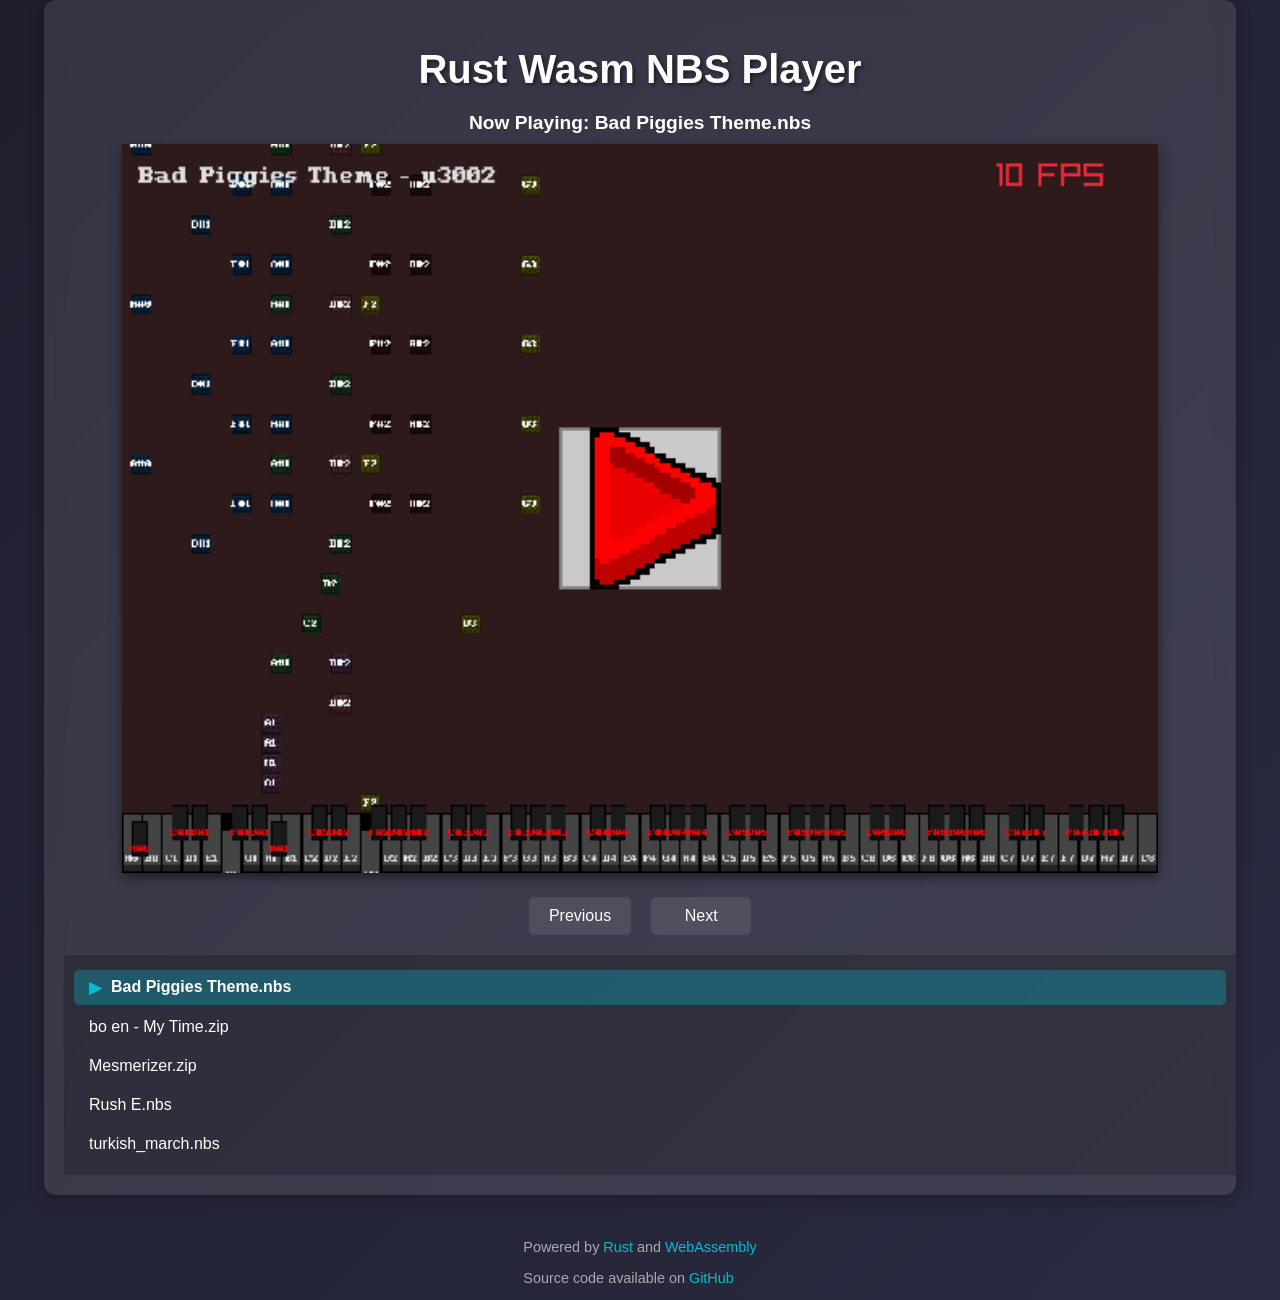
==== index.html @ 3f7e8fad "Adjust canvas width to 90% for improved responsiveness" ====
<!DOCTYPE html>
<html lang="en">

<head>
    <meta charset="UTF-8">
    <meta name="viewport" content="width=device-width, initial-scale=1.0">
    <meta http-equiv="X-UA-Compatible" content="IE=edge">
    <title>Rust Wasm NBS Player</title>
    <link rel="icon" href="favicon.png" type="image/png">
    <style>
        body {
            margin: 0;
            padding: 0;
            font-family: 'Segoe UI', Tahoma, Geneva, Verdana, sans-serif;
            background: linear-gradient(135deg, #1e1e2f, #2a2a40);
            color: #ffffff;
            display: flex;
            flex-direction: column;
            align-items: center;
            justify-content: center;
            min-height: 100vh;
        }

        h1 {
            font-size: 2.5rem;
            margin-bottom: 20px;
            text-shadow: 2px 2px 4px rgba(0, 0, 0, 0.5);
        }

        .container {
            text-align: center;
            background: rgba(255, 255, 255, 0.1);
            padding: 20px;
            border-radius: 12px;
            box-shadow: 0 4px 15px rgba(0, 0, 0, 0.3);
            backdrop-filter: blur(10px);
            width: 90%;
            max-width: 1200px;
        }

        canvas {
            width: 90%;
            height: auto;
            background-color: #00000000;
            box-shadow: 0 4px 10px rgba(0, 0, 0, 0.5);
            margin-bottom: 20px;
        }

        /* Style when in fullscreen */
        :fullscreen canvas {
            width: 100vw !important;
            height: 100vh !important;
            border-radius: 0;
            border: none;
        }

        .controls {
            display: flex;
            justify-content: center;
            align-items: center;
            gap: 20px;
            margin-bottom: 20px;
        }

        .song-info {
            margin: 10px 0;
            font-size: 1.2rem;
            font-weight: bold;
        }

        button {
            background: rgba(255, 255, 255, 0.1);
            color: white;
            border: none;
            padding: 10px 20px;
            border-radius: 5px;
            cursor: pointer;
            font-size: 1rem;
            transition: all 0.2s ease;
            min-width: 100px;
        }

        button:hover {
            background: rgba(255, 255, 255, 0.2);
        }

        .playlist {
            margin-top: 20px;
            width: 100%;
            max-height: 200px;
            overflow-y: auto;
            background: rgba(0, 0, 0, 0.2);
            padding: 10px;

            /*
            Style the scrollbar
            */
            scrollbar-width: 48px;
            scrollbar-color: #00bcd4 #2a2a40;
        }

        .playlist-item {
            padding: 8px 15px;
            margin: 5px 0;
            border-radius: 5px;
            cursor: pointer;
            transition: all 0.2s ease;
            display: flex;
            align-items: center;
        }

        .playlist-item:hover {
            background: rgba(255, 255, 255, 0.1);
        }

        .playlist-item.current {
            background: rgba(0, 188, 212, 0.3);
            font-weight: bold;
        }

        .playlist-item.current::before {
            content: "▶";
            margin-right: 10px;
            color: #00bcd4;
        }

        footer {
            margin-top: 30px;
            font-size: 0.9rem;
            color: #aaa;
        }

        footer a {
            color: #00bcd4;
            text-decoration: none;
            transition: color 0.2s ease;
        }

        footer a:hover {
            color: #00e5ff;
        }
    </style>
</head>

<body>
    <div class="container">
        <h1>Rust Wasm NBS Player</h1>
        <div class="song-info" id="songInfo">Loading...</div>
        <canvas tabindex="1" id="canvas"></canvas>
        <div class="controls">
            <button id="prevBtn">Previous</button>
            <button id="nextBtn">Next</button>
        </div>
        <div class="playlist" id="playlist"></div>
        <script>
            // ADD THE <script src="./target/wasm32-unknown-emscripten/release/nbs-player-rs.js"> TAG TO THE PAGE
            const scriptTag = document.createElement("script");
            scriptTag.src = "./target/wasm32-unknown-emscripten/release/nbs-player-rs.js";

            // Append the script tag to the body
            document.body.appendChild(scriptTag);

            const themes = [
                {
                    background_color: "#7EC850", // Grass-like green
                    accent_color: "#FF6A00", // Orange (like Minecraft's iconic dirt/wood)
                    text_color: "#F0F0F0", // Light gray
                    white_key_color: "#F5F5DC", // Beige (like sand)
                    black_key_color: "#3B2F2F", // Dark brown (like wood)
                    white_text_key_color: "#1A1A1A", // Dark gray
                    black_text_key_color: "#F0F0F0" // Light gray
                },
                {
                    background_color: "#2E1A1A", // Dark red-brown
                    accent_color: "#FF0000", // Blood red
                    text_color: "#E0E0E0", // Light gray
                    white_key_color: "#444444", // Dark gray
                    black_key_color: "#1A1A1A", // Near black
                    white_text_key_color: "#E0E0E0", // Light gray
                    black_text_key_color: "#FF0000" // Blood red
                },
                {
                    background_color: "#6B4423", // Brown (like wood)
                    accent_color: "#8B4513", // Saddle brown
                    text_color: "#FAFAD2", // Light goldenrod
                    white_key_color: "#D2B48C", // Tan (like parchment)
                    black_key_color: "#3B2F2F", // Dark brown
                    white_text_key_color: "#1A1A1A", // Dark gray
                    black_text_key_color: "#FAFAD2" // Light goldenrod
                },
                {
                    background_color: "#4B0082", // Indigo (magical night sky)
                    accent_color: "#FFD700", // Gold (like treasure)
                    text_color: "#E6E6FA", // Lavender
                    white_key_color: "#F0E68C", // Khaki (like parchment)
                    black_key_color: "#483D8B", // Dark slate blue
                    white_text_key_color: "#1A1A1A", // Dark gray
                    black_text_key_color: "#E6E6FA" // Lavender
                },
                {
                    background_color: "#0A0A1E", // Deep space blue
                    accent_color: "#00FF00", // Neon green
                    text_color: "#FFFFFF", // Pure white
                    white_key_color: "#1E1E1E", // Dark gray
                    black_key_color: "#000000", // Pure black
                    white_text_key_color: "#00FF00", // Neon green
                    black_text_key_color: "#FFFFFF" // Pure white
                },
                {
                    background_color: "#FF6F61", // Coral pink
                    accent_color: "#00CED1", // Bright turquoise
                    text_color: "#FFFFFF", // Pure white
                    white_key_color: "#FFD700", // Gold
                    black_key_color: "#00008B", // Dark blue
                    white_text_key_color: "#000000", // Black
                    black_text_key_color: "#FFFFFF" // Pure white
                },
                {
                    background_color: "#228B22", // Forest green
                    accent_color: "#8A2BE2", // Blue violet (magical accents)
                    text_color: "#F0FFF0", // Honeydew
                    white_key_color: "#F5DEB3", // Wheat (like tree bark)
                    black_key_color: "#2F4F4F", // Dark slate gray
                    white_text_key_color: "#1A1A1A", // Dark gray
                    black_text_key_color: "#F0FFF0" // Honeydew
                },
                {
                    background_color: "#1A1A2E", // Deep purple-blue
                    accent_color: "#FF007F", // Bright pink
                    text_color: "#00FFFF", // Cyan
                    white_key_color: "#333333", // Dark gray
                    black_key_color: "#000000", // Pure black
                    white_text_key_color: "#00FFFF", // Cyan
                    black_text_key_color: "#FF007F" // Bright pink
                },
                {
                    background_color: "#8B7355", // Burnt sienna
                    accent_color: "#DAA520", // Goldenrod
                    text_color: "#FFF8DC", // Cornsilk
                    white_key_color: "#F5F5DC", // Beige
                    black_key_color: "#654321", // Dark brown
                    white_text_key_color: "#1A1A1A", // Dark gray
                    black_text_key_color: "#FFF8DC" // Cornsilk
                },
                {
                    background_color: "#87CEEB", // Sky blue
                    accent_color: "#FF69B4", // Hot pink
                    text_color: "#FFFFFF", // Pure white
                    white_key_color: "#E6E6FA", // Lavender
                    black_key_color: "#9370DB", // Medium purple
                    white_text_key_color: "#1A1A1A", // Dark gray
                    black_text_key_color: "#FFFFFF" // Pure white
                }
            ]

            const songs = [
                "Bad Piggies Theme.nbs",
                "bo en - My Time.zip",
                "Mesmerizer.zip",
                "Rush E.nbs",
                "turkish_march.nbs",
            ];

            // Store current song index in localStorage
            let currentSongIndex = localStorage.getItem('currentSongIndex');
            if (currentSongIndex === null) {
                currentSongIndex = 0;
            } else {
                currentSongIndex = parseInt(currentSongIndex);
                if (currentSongIndex >= songs.length) {
                    currentSongIndex = 0;
                }
            }

            const songInfoElement = document.getElementById('songInfo');
            const prevBtn = document.getElementById('prevBtn');
            const nextBtn = document.getElementById('nextBtn');
            const playlistElement = document.getElementById('playlist');

            function updateUI() {
                // Update song info
                songInfoElement.textContent = `Now Playing: ${songs[currentSongIndex]}`;

                // Update playlist display
                playlistElement.innerHTML = '';
                songs.forEach((song, index) => {
                    const item = document.createElement('div');
                    item.className = `playlist-item ${index === currentSongIndex ? 'current' : ''}`;
                    item.textContent = song;
                    item.addEventListener('click', () => {
                        loadSong(index);
                    });
                    playlistElement.appendChild(item);
                });
            }

            function loadSong(index) {
                currentSongIndex = index;
                localStorage.setItem('currentSongIndex', currentSongIndex);

                // Reload the page to play the new song
                location.reload();
            }

            function prevSong() {
                currentSongIndex = (currentSongIndex - 1 + songs.length) % songs.length;
                loadSong(currentSongIndex);
            }

            function nextSong() {
                currentSongIndex = (currentSongIndex + 1) % songs.length;
                loadSong(currentSongIndex);
            }

            prevBtn.addEventListener('click', prevSong);
            nextBtn.addEventListener('click', nextSong);

            let fullscreen_window_width = window.screen.width;
            let fullscreen_window_height = window.screen.height;
            // if window width is less than height, swap them
            if (fullscreen_window_width < fullscreen_window_height) {
                const temp = fullscreen_window_width;
                fullscreen_window_width = fullscreen_window_height;
                fullscreen_window_height = temp;
            }

            fullscreen_window_width = Math.floor(fullscreen_window_width * 0.5);
            fullscreen_window_height = Math.floor(fullscreen_window_height * 0.5);

            // 720p resolution
            const window_width = 1280;
            const window_height = 720;

            const arguments = {
                font_id: Math.floor(Math.random() * 6),
                window_width: fullscreen_window_width,
                window_height: fullscreen_window_height,
                theme: themes[Math.floor(Math.random() * themes.length)],
            };

            const canvas = document.getElementById("canvas");
            // if spacebar is pressed do not roll the screen
            canvas.addEventListener("keydown", function (event) {
                if (event.code === "Space") {
                    event.preventDefault();
                }
            });

            var Module = {
                canvas: canvas,
                arguments: [
                    JSON.stringify(arguments),
                ],
                noInitialRun: true,
                preInit: async function () {
                    updateUI();

                    // wait 2 seconds before starting
                    await new Promise(resolve => setTimeout(resolve, 200));
                    const song_url = `./test-assets/${songs[currentSongIndex]}`;
                    const response = await fetch(song_url);
                    const arrayBuffer = await response.arrayBuffer();
                    const byteArray = new Uint8Array(arrayBuffer);
                    FS.writeFile("/song.nbsx", byteArray);
                    callMain(Module.arguments);
                }
            };

            // Add keyboard shortcuts
            document.addEventListener('keydown', (e) => {
                if (e.code === 'ArrowLeft') {
                    prevSong();
                } else if (e.code === 'ArrowRight') {
                    nextSong();
                }
            });
        </script>
    </div>

    <footer>
        <p>Powered by <a href="https://www.rust-lang.org/" target="_blank">Rust</a> and <a
                href="https://webassembly.org/" target="_blank">WebAssembly</a></p>
        <div class="dependencies">
            <p>Source code available on <a href="https://github.com/tomast1337/nbs-player-rs" target="_blank">GitHub</a>
        </div>
    </footer>
</body>

</html>
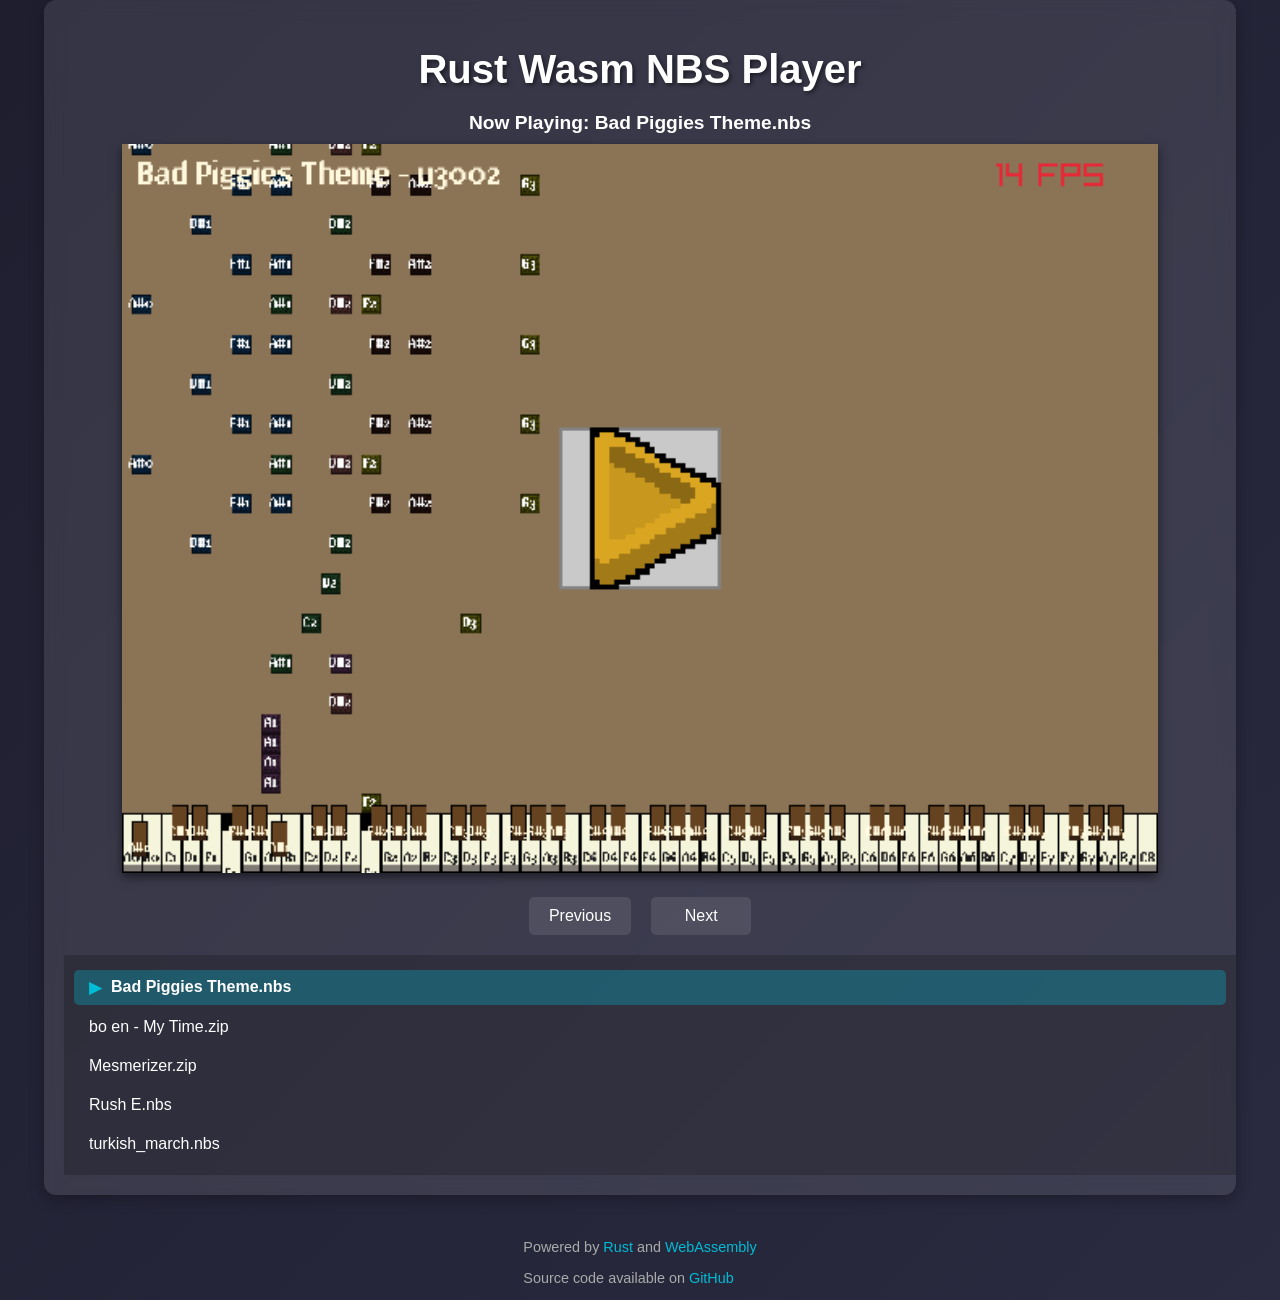
==== commit 86ebcca3: "Remove unused theme color definitions from index.html" ====
--- a/index.html
+++ b/index.html
@@ -162,15 +162,6 @@
 
             const themes = [
                 {
-                    background_color: "#7EC850", // Grass-like green
-                    accent_color: "#FF6A00", // Orange (like Minecraft's iconic dirt/wood)
-                    text_color: "#F0F0F0", // Light gray
-                    white_key_color: "#F5F5DC", // Beige (like sand)
-                    black_key_color: "#3B2F2F", // Dark brown (like wood)
-                    white_text_key_color: "#1A1A1A", // Dark gray
-                    black_text_key_color: "#F0F0F0" // Light gray
-                },
-                {
                     background_color: "#2E1A1A", // Dark red-brown
                     accent_color: "#FF0000", // Blood red
                     text_color: "#E0E0E0", // Light gray
@@ -189,30 +180,12 @@
                     black_text_key_color: "#FAFAD2" // Light goldenrod
                 },
                 {
-                    background_color: "#4B0082", // Indigo (magical night sky)
-                    accent_color: "#FFD700", // Gold (like treasure)
-                    text_color: "#E6E6FA", // Lavender
-                    white_key_color: "#F0E68C", // Khaki (like parchment)
-                    black_key_color: "#483D8B", // Dark slate blue
-                    white_text_key_color: "#1A1A1A", // Dark gray
-                    black_text_key_color: "#E6E6FA" // Lavender
-                },
-                {
                     background_color: "#0A0A1E", // Deep space blue
                     accent_color: "#00FF00", // Neon green
                     text_color: "#FFFFFF", // Pure white
                     white_key_color: "#1E1E1E", // Dark gray
                     black_key_color: "#000000", // Pure black
                     white_text_key_color: "#00FF00", // Neon green
-                    black_text_key_color: "#FFFFFF" // Pure white
-                },
-                {
-                    background_color: "#FF6F61", // Coral pink
-                    accent_color: "#00CED1", // Bright turquoise
-                    text_color: "#FFFFFF", // Pure white
-                    white_key_color: "#FFD700", // Gold
-                    black_key_color: "#00008B", // Dark blue
-                    white_text_key_color: "#000000", // Black
                     black_text_key_color: "#FFFFFF" // Pure white
                 },
                 {
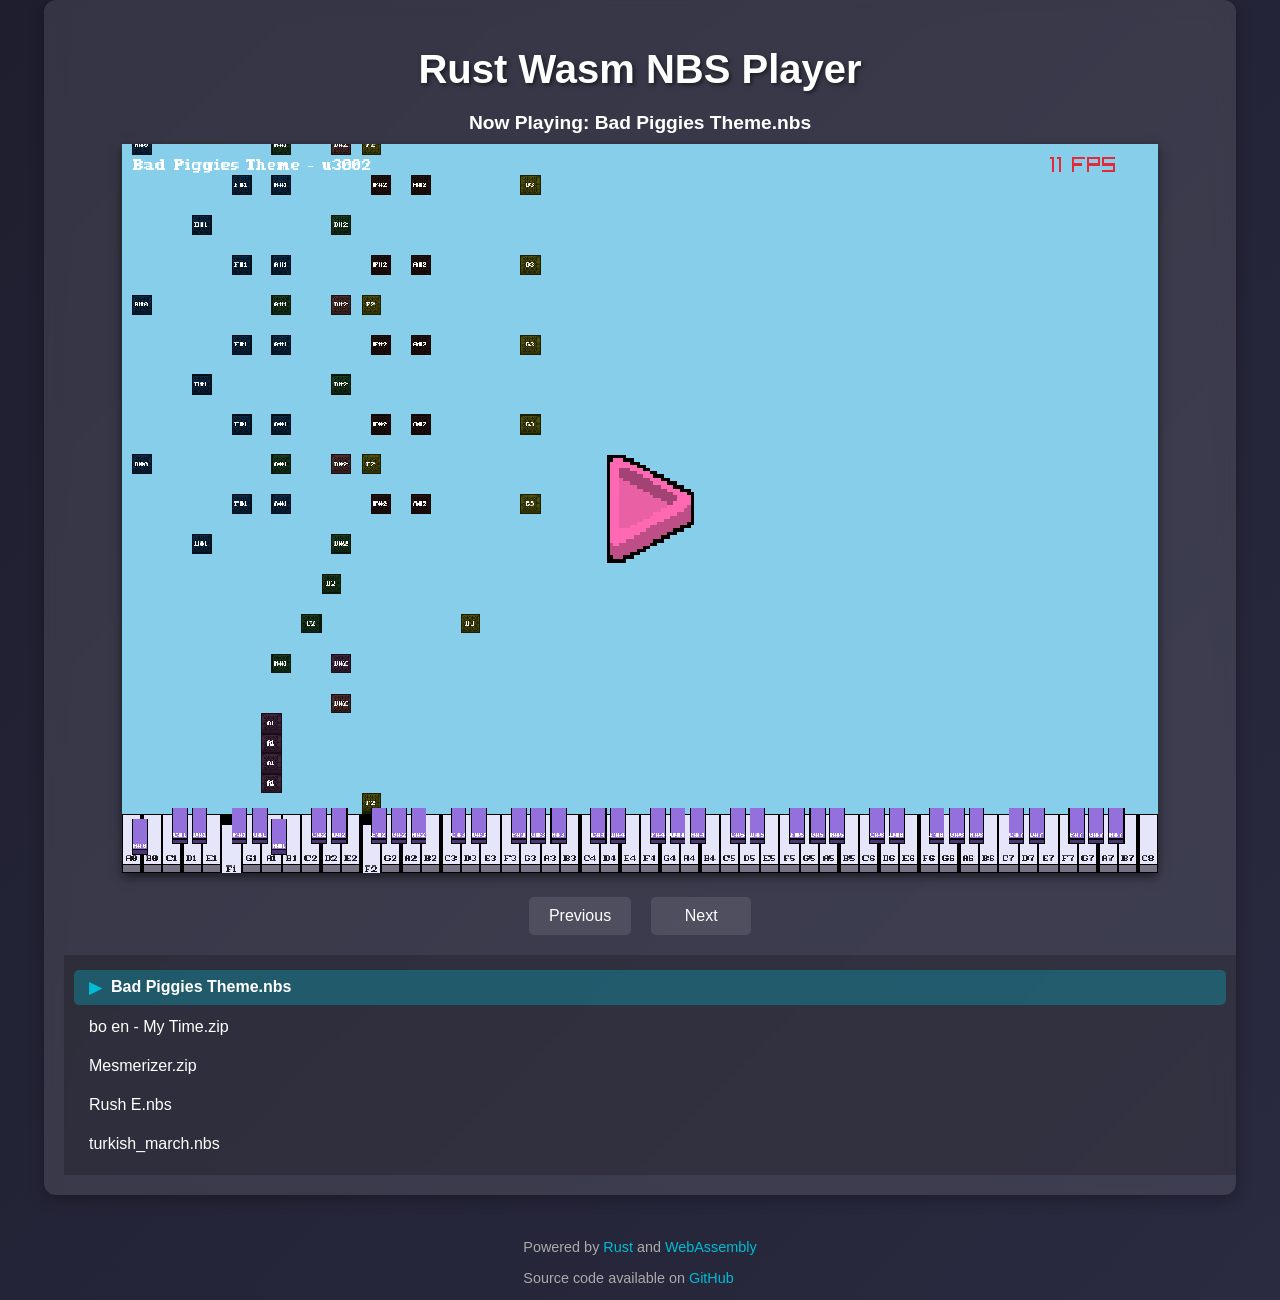
==== commit b9d8fd98: "Enhance image rendering and adjust fullscreen dimensions for better quality" ====
--- a/index.html
+++ b/index.html
@@ -44,6 +44,10 @@
             background-color: #00000000;
             box-shadow: 0 4px 10px rgba(0, 0, 0, 0.5);
             margin-bottom: 20px;
+            /* no texture filter */
+            image-rendering: -webkit-optimize-contrast;
+            image-rendering: crisp-edges;
+            image-rendering: pixelated;
         }
 
         /* Style when in fullscreen */
@@ -297,8 +301,8 @@
                 fullscreen_window_height = temp;
             }
 
-            fullscreen_window_width = Math.floor(fullscreen_window_width * 0.5);
-            fullscreen_window_height = Math.floor(fullscreen_window_height * 0.5);
+            fullscreen_window_width = Math.floor(fullscreen_window_width * 0.75);
+            fullscreen_window_height = Math.floor(fullscreen_window_height * 0.75);
 
             // 720p resolution
             const window_width = 1280;
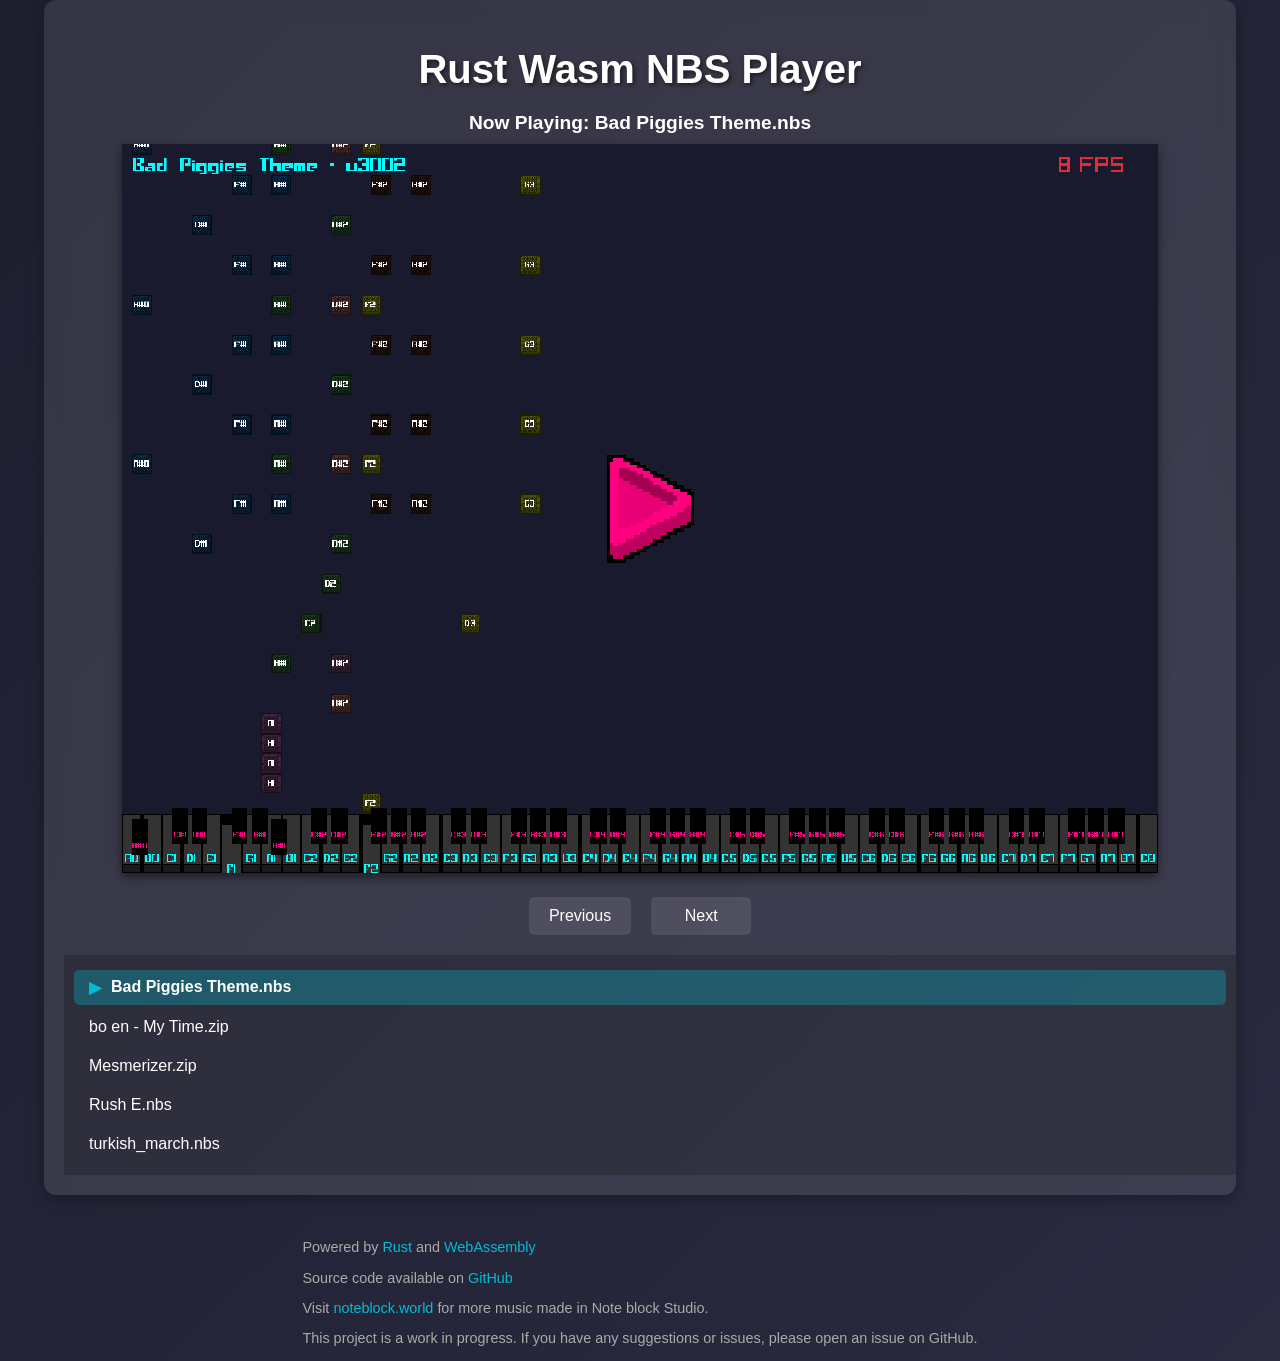
==== commit 24d190eb: "Add footer links and enable runtime exit in index.html" ====
--- a/index.html
+++ b/index.html
@@ -329,6 +329,7 @@
                     JSON.stringify(arguments),
                 ],
                 noInitialRun: true,
+                noExitRuntime: false, // Allow the runtime to exit
                 preInit: async function () {
                     updateUI();
 
@@ -360,6 +361,25 @@
         <div class="dependencies">
             <p>Source code available on <a href="https://github.com/tomast1337/nbs-player-rs" target="_blank">GitHub</a>
         </div>
+        <p>
+            Visit <a href="https://noteblock.world" target="_blank">
+                noteblock.world
+            </a> for more music made in Note block Studio.
+        </p>
+        <p>
+            This project is a work in progress. If you have any suggestions or issues, please open an issue on GitHub.
+        </p>
+        <!--
+                <button id="abort">This is just an example of killing the wasm run time</button>
+        <script>
+            const fullscreenBtn = document.getElementById('abort');
+            fullscreenBtn.addEventListener('click', () => {
+                // abort the wasm run time
+                Module.abort();
+            });
+        </script>
+        -->
+
     </footer>
 </body>
 
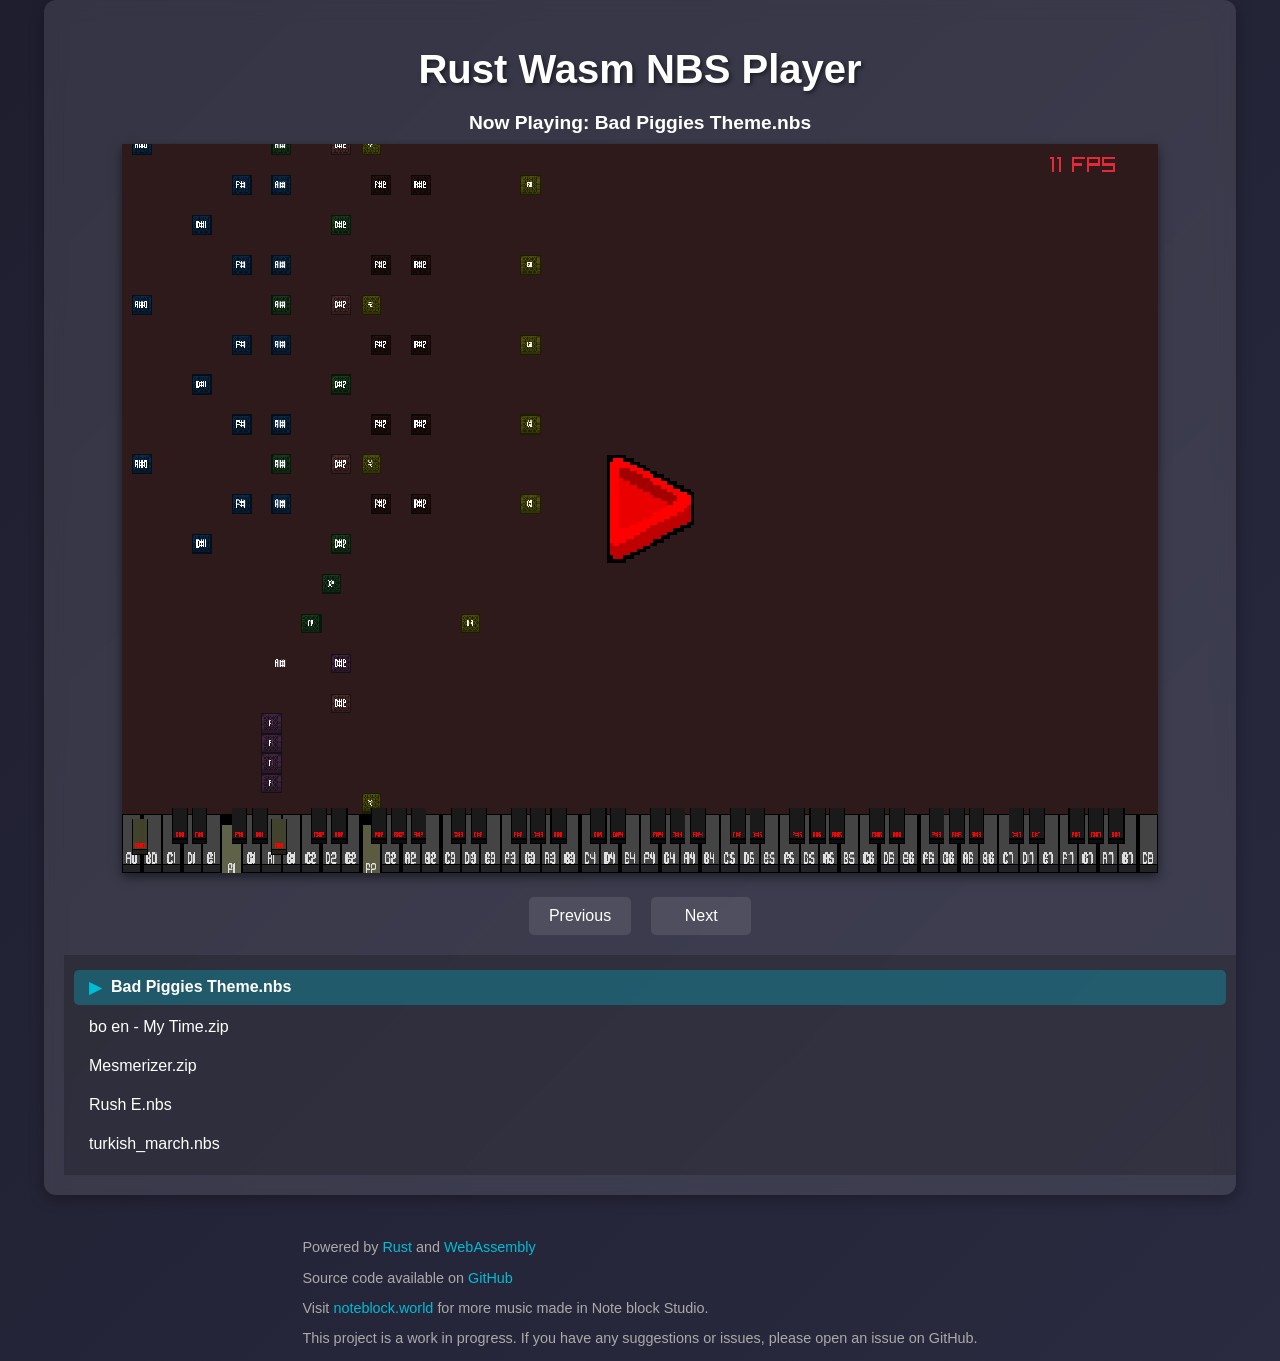
==== commit e98d5ef8: "Update favicon link to use ICO format for better compatibility" ====
--- a/index.html
+++ b/index.html
@@ -6,7 +6,7 @@
     <meta name="viewport" content="width=device-width, initial-scale=1.0">
     <meta http-equiv="X-UA-Compatible" content="IE=edge">
     <title>Rust Wasm NBS Player</title>
-    <link rel="icon" href="favicon.png" type="image/png">
+    <link rel="icon" href="favicon.ico" type="image/x-icon">
     <style>
         body {
             margin: 0;
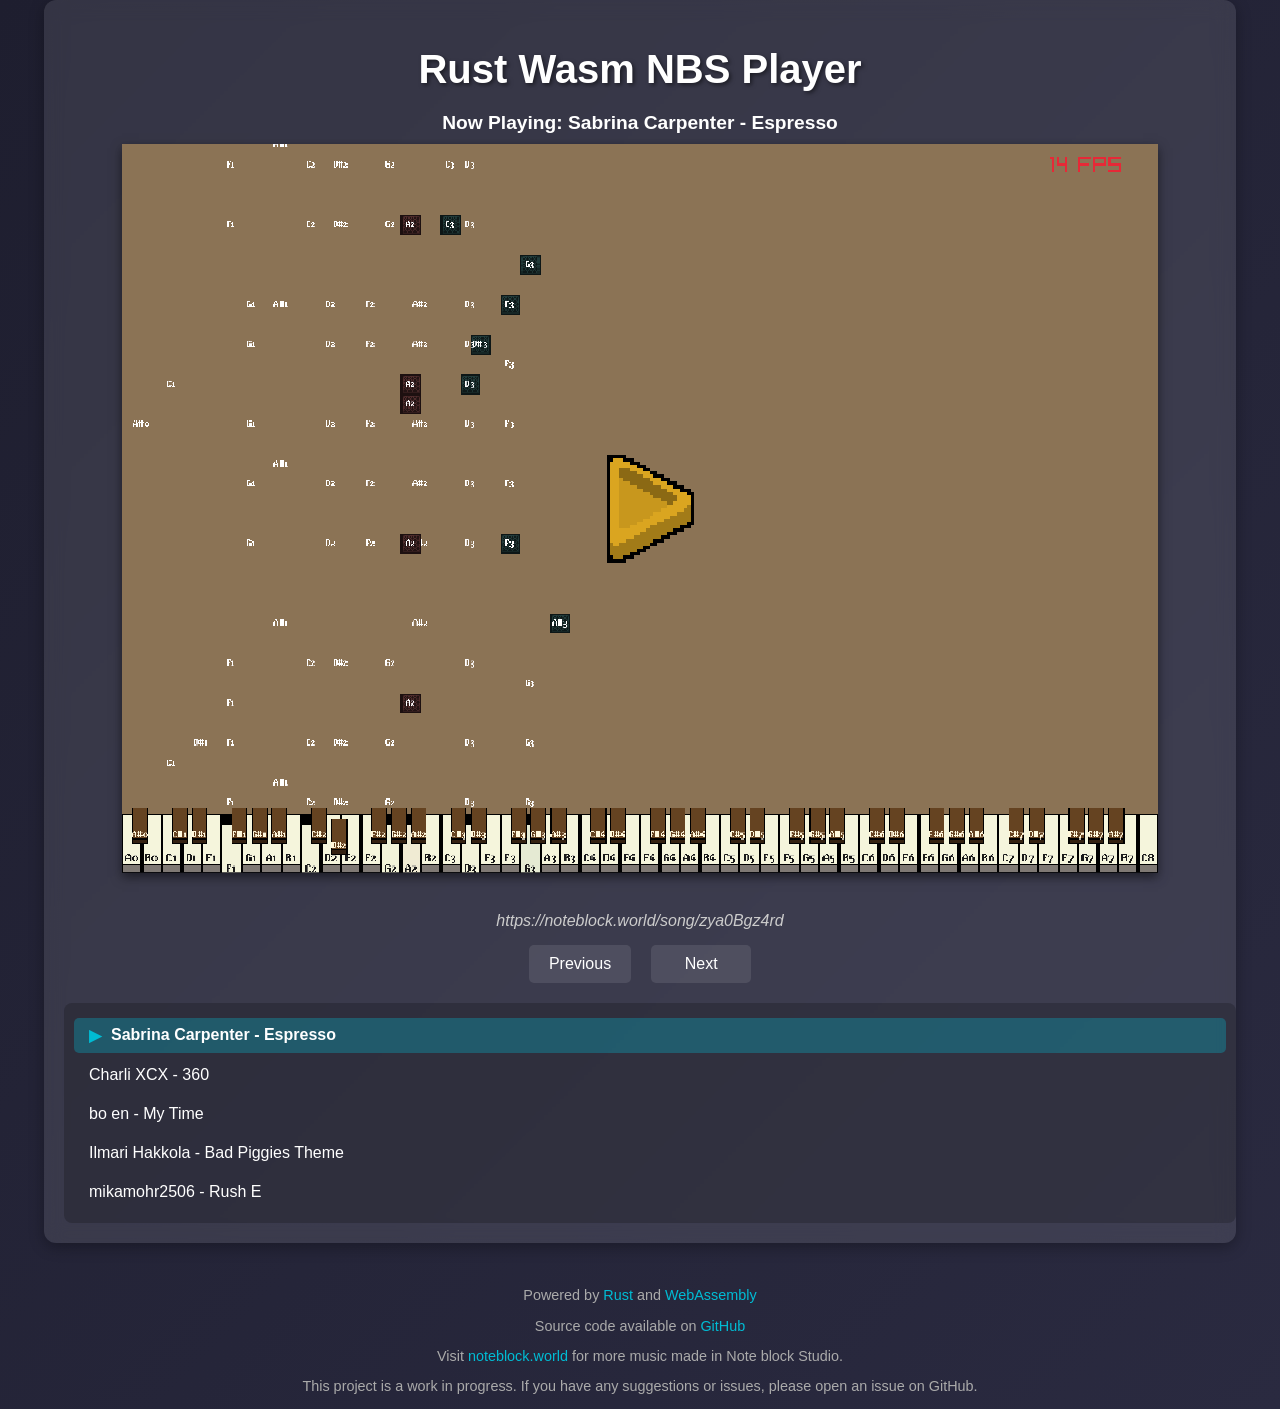
==== commit 4437fb8a: "Add song metadata, update UI, and include new audio assets for enhanced playback experience" ====
--- a/index.html
+++ b/index.html
@@ -72,6 +72,27 @@
             font-weight: bold;
         }
 
+        .song-meta {
+            margin: 15px 0;
+            text-align: center;
+            max-width: 800px;
+            margin-left: auto;
+            margin-right: auto;
+        }
+
+        .song-title {
+            font-size: 1.8rem;
+            font-weight: bold;
+            margin-bottom: 5px;
+            color: #00bcd4;
+        }
+
+        .song-description {
+            font-size: 1rem;
+            color: #cccccc;
+            font-style: italic;
+        }
+
         button {
             background: rgba(255, 255, 255, 0.1);
             color: white;
@@ -95,12 +116,23 @@
             overflow-y: auto;
             background: rgba(0, 0, 0, 0.2);
             padding: 10px;
-
-            /*
-            Style the scrollbar
-            */
-            scrollbar-width: 48px;
+            border-radius: 8px;
+            scrollbar-width: thin;
             scrollbar-color: #00bcd4 #2a2a40;
+        }
+
+        /* Custom scrollbar for WebKit browsers */
+        .playlist::-webkit-scrollbar {
+            width: 8px;
+        }
+
+        .playlist::-webkit-scrollbar-track {
+            background: #2a2a40;
+        }
+
+        .playlist::-webkit-scrollbar-thumb {
+            background-color: #00bcd4;
+            border-radius: 4px;
         }
 
         .playlist-item {
@@ -132,6 +164,8 @@
             margin-top: 30px;
             font-size: 0.9rem;
             color: #aaa;
+            text-align: center;
+            max-width: 800px;
         }
 
         footer a {
@@ -142,6 +176,40 @@
 
         footer a:hover {
             color: #00e5ff;
+        }
+
+        .theme-indicator {
+            display: inline-block;
+            width: 16px;
+            height: 16px;
+            border-radius: 50%;
+            margin-right: 10px;
+            vertical-align: middle;
+            box-shadow: 0 0 5px rgba(0, 0, 0, 0.5);
+        }
+
+        @media (max-width: 768px) {
+            .container {
+                width: 95%;
+                padding: 15px;
+            }
+
+            h1 {
+                font-size: 2rem;
+            }
+
+            .song-title {
+                font-size: 1.4rem;
+            }
+
+            .controls {
+                flex-direction: column;
+                gap: 10px;
+            }
+
+            button {
+                width: 100%;
+            }
         }
     </style>
 </head>
@@ -151,208 +219,15 @@
         <h1>Rust Wasm NBS Player</h1>
         <div class="song-info" id="songInfo">Loading...</div>
         <canvas tabindex="1" id="canvas"></canvas>
+        <div class="song-meta">
+            <div class="song-description" id="songDesc"></div>
+        </div>
         <div class="controls">
             <button id="prevBtn">Previous</button>
             <button id="nextBtn">Next</button>
         </div>
         <div class="playlist" id="playlist"></div>
-        <script>
-            // ADD THE <script src="./target/wasm32-unknown-emscripten/release/nbs-player-rs.js"> TAG TO THE PAGE
-            const scriptTag = document.createElement("script");
-            scriptTag.src = "./target/wasm32-unknown-emscripten/release/nbs-player-rs.js";
-
-            // Append the script tag to the body
-            document.body.appendChild(scriptTag);
-
-            const themes = [
-                {
-                    background_color: "#2E1A1A", // Dark red-brown
-                    accent_color: "#FF0000", // Blood red
-                    text_color: "#E0E0E0", // Light gray
-                    white_key_color: "#444444", // Dark gray
-                    black_key_color: "#1A1A1A", // Near black
-                    white_text_key_color: "#E0E0E0", // Light gray
-                    black_text_key_color: "#FF0000" // Blood red
-                },
-                {
-                    background_color: "#6B4423", // Brown (like wood)
-                    accent_color: "#8B4513", // Saddle brown
-                    text_color: "#FAFAD2", // Light goldenrod
-                    white_key_color: "#D2B48C", // Tan (like parchment)
-                    black_key_color: "#3B2F2F", // Dark brown
-                    white_text_key_color: "#1A1A1A", // Dark gray
-                    black_text_key_color: "#FAFAD2" // Light goldenrod
-                },
-                {
-                    background_color: "#0A0A1E", // Deep space blue
-                    accent_color: "#00FF00", // Neon green
-                    text_color: "#FFFFFF", // Pure white
-                    white_key_color: "#1E1E1E", // Dark gray
-                    black_key_color: "#000000", // Pure black
-                    white_text_key_color: "#00FF00", // Neon green
-                    black_text_key_color: "#FFFFFF" // Pure white
-                },
-                {
-                    background_color: "#228B22", // Forest green
-                    accent_color: "#8A2BE2", // Blue violet (magical accents)
-                    text_color: "#F0FFF0", // Honeydew
-                    white_key_color: "#F5DEB3", // Wheat (like tree bark)
-                    black_key_color: "#2F4F4F", // Dark slate gray
-                    white_text_key_color: "#1A1A1A", // Dark gray
-                    black_text_key_color: "#F0FFF0" // Honeydew
-                },
-                {
-                    background_color: "#1A1A2E", // Deep purple-blue
-                    accent_color: "#FF007F", // Bright pink
-                    text_color: "#00FFFF", // Cyan
-                    white_key_color: "#333333", // Dark gray
-                    black_key_color: "#000000", // Pure black
-                    white_text_key_color: "#00FFFF", // Cyan
-                    black_text_key_color: "#FF007F" // Bright pink
-                },
-                {
-                    background_color: "#8B7355", // Burnt sienna
-                    accent_color: "#DAA520", // Goldenrod
-                    text_color: "#FFF8DC", // Cornsilk
-                    white_key_color: "#F5F5DC", // Beige
-                    black_key_color: "#654321", // Dark brown
-                    white_text_key_color: "#1A1A1A", // Dark gray
-                    black_text_key_color: "#FFF8DC" // Cornsilk
-                },
-                {
-                    background_color: "#87CEEB", // Sky blue
-                    accent_color: "#FF69B4", // Hot pink
-                    text_color: "#FFFFFF", // Pure white
-                    white_key_color: "#E6E6FA", // Lavender
-                    black_key_color: "#9370DB", // Medium purple
-                    white_text_key_color: "#1A1A1A", // Dark gray
-                    black_text_key_color: "#FFFFFF" // Pure white
-                }
-            ]
-
-            const songs = [
-                "Bad Piggies Theme.nbs",
-                "bo en - My Time.zip",
-                "Mesmerizer.zip",
-                "Rush E.nbs",
-                "turkish_march.nbs",
-            ];
-
-            // Store current song index in localStorage
-            let currentSongIndex = localStorage.getItem('currentSongIndex');
-            if (currentSongIndex === null) {
-                currentSongIndex = 0;
-            } else {
-                currentSongIndex = parseInt(currentSongIndex);
-                if (currentSongIndex >= songs.length) {
-                    currentSongIndex = 0;
-                }
-            }
-
-            const songInfoElement = document.getElementById('songInfo');
-            const prevBtn = document.getElementById('prevBtn');
-            const nextBtn = document.getElementById('nextBtn');
-            const playlistElement = document.getElementById('playlist');
-
-            function updateUI() {
-                // Update song info
-                songInfoElement.textContent = `Now Playing: ${songs[currentSongIndex]}`;
-
-                // Update playlist display
-                playlistElement.innerHTML = '';
-                songs.forEach((song, index) => {
-                    const item = document.createElement('div');
-                    item.className = `playlist-item ${index === currentSongIndex ? 'current' : ''}`;
-                    item.textContent = song;
-                    item.addEventListener('click', () => {
-                        loadSong(index);
-                    });
-                    playlistElement.appendChild(item);
-                });
-            }
-
-            function loadSong(index) {
-                currentSongIndex = index;
-                localStorage.setItem('currentSongIndex', currentSongIndex);
-
-                // Reload the page to play the new song
-                location.reload();
-            }
-
-            function prevSong() {
-                currentSongIndex = (currentSongIndex - 1 + songs.length) % songs.length;
-                loadSong(currentSongIndex);
-            }
-
-            function nextSong() {
-                currentSongIndex = (currentSongIndex + 1) % songs.length;
-                loadSong(currentSongIndex);
-            }
-
-            prevBtn.addEventListener('click', prevSong);
-            nextBtn.addEventListener('click', nextSong);
-
-            let fullscreen_window_width = window.screen.width;
-            let fullscreen_window_height = window.screen.height;
-            // if window width is less than height, swap them
-            if (fullscreen_window_width < fullscreen_window_height) {
-                const temp = fullscreen_window_width;
-                fullscreen_window_width = fullscreen_window_height;
-                fullscreen_window_height = temp;
-            }
-
-            fullscreen_window_width = Math.floor(fullscreen_window_width * 0.75);
-            fullscreen_window_height = Math.floor(fullscreen_window_height * 0.75);
-
-            // 720p resolution
-            const window_width = 1280;
-            const window_height = 720;
-
-            const arguments = {
-                font_id: Math.floor(Math.random() * 6),
-                window_width: fullscreen_window_width,
-                window_height: fullscreen_window_height,
-                theme: themes[Math.floor(Math.random() * themes.length)],
-            };
-
-            const canvas = document.getElementById("canvas");
-            // if spacebar is pressed do not roll the screen
-            canvas.addEventListener("keydown", function (event) {
-                if (event.code === "Space") {
-                    event.preventDefault();
-                }
-            });
-
-            var Module = {
-                canvas: canvas,
-                arguments: [
-                    JSON.stringify(arguments),
-                ],
-                noInitialRun: true,
-                noExitRuntime: false, // Allow the runtime to exit
-                preInit: async function () {
-                    updateUI();
-
-                    // wait 2 seconds before starting
-                    await new Promise(resolve => setTimeout(resolve, 200));
-                    const song_url = `./test-assets/${songs[currentSongIndex]}`;
-                    const response = await fetch(song_url);
-                    const arrayBuffer = await response.arrayBuffer();
-                    const byteArray = new Uint8Array(arrayBuffer);
-                    FS.writeFile("/song.nbsx", byteArray);
-                    callMain(Module.arguments);
-                }
-            };
-
-            // Add keyboard shortcuts
-            document.addEventListener('keydown', (e) => {
-                if (e.code === 'ArrowLeft') {
-                    prevSong();
-                } else if (e.code === 'ArrowRight') {
-                    nextSong();
-                }
-            });
-        </script>
+        <script defer src="./index.js"></script>
     </div>
 
     <footer>
@@ -369,17 +244,6 @@
         <p>
             This project is a work in progress. If you have any suggestions or issues, please open an issue on GitHub.
         </p>
-        <!--
-                <button id="abort">This is just an example of killing the wasm run time</button>
-        <script>
-            const fullscreenBtn = document.getElementById('abort');
-            fullscreenBtn.addEventListener('click', () => {
-                // abort the wasm run time
-                Module.abort();
-            });
-        </script>
-        -->
-
     </footer>
 </body>
 
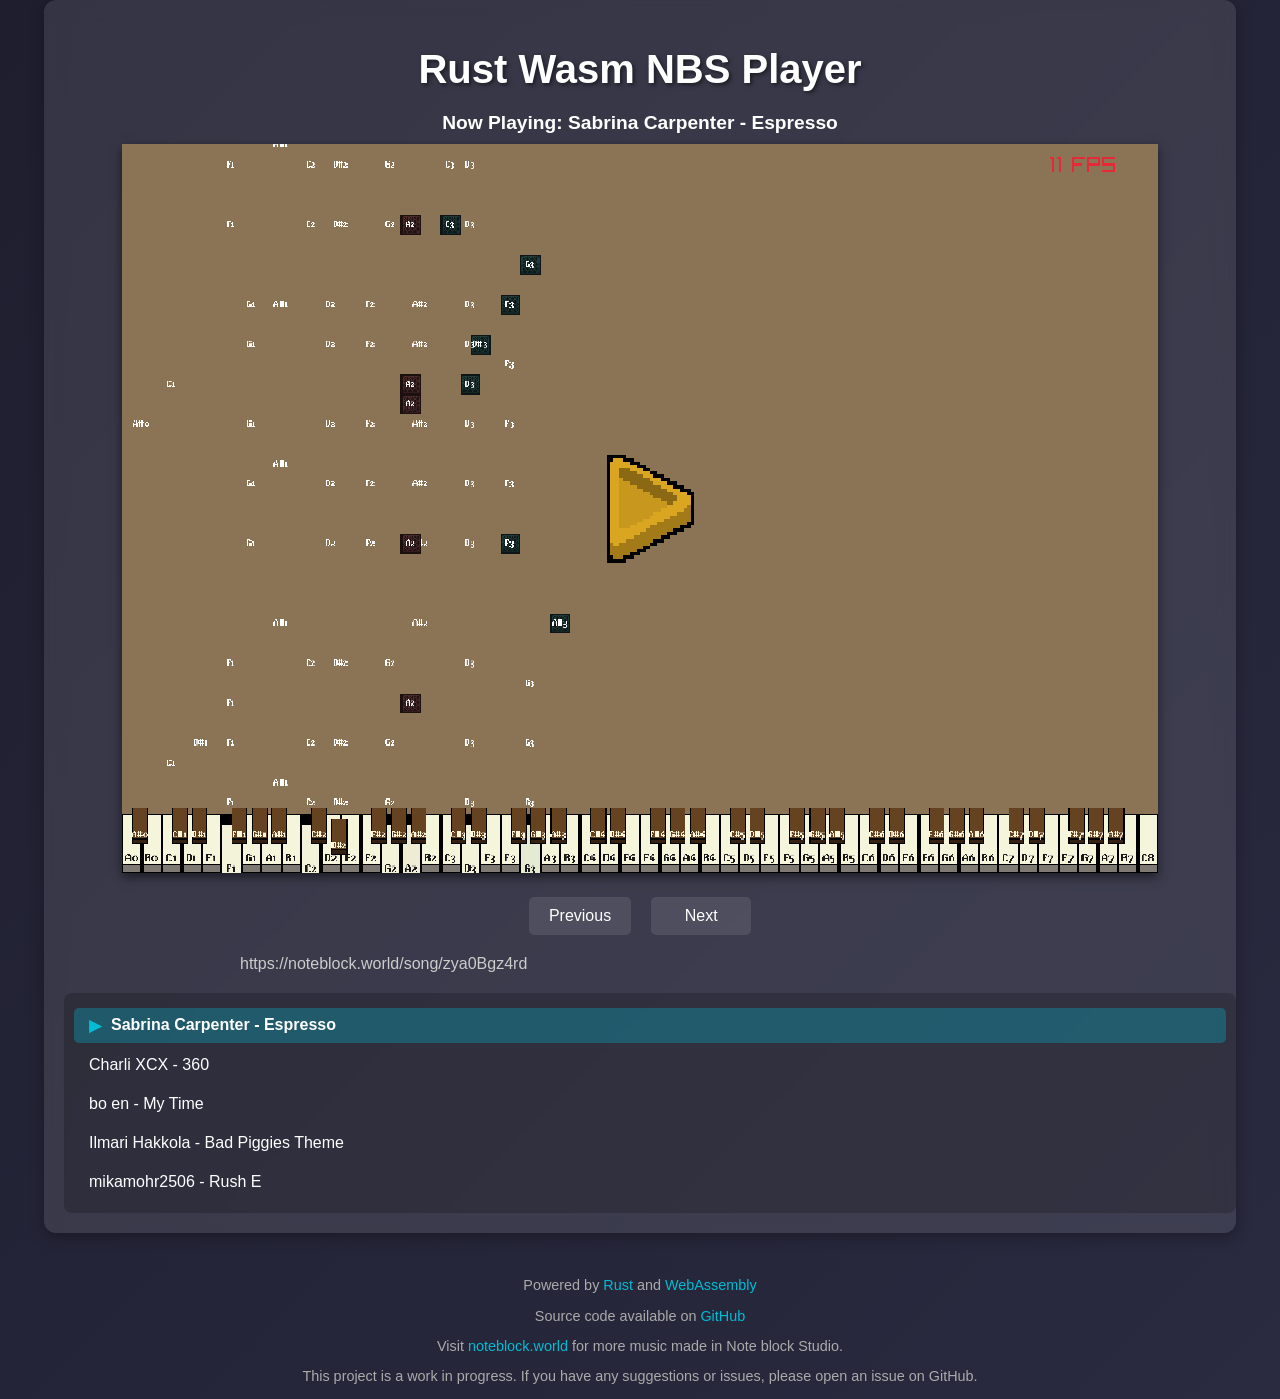
==== commit 7049cc69: "Improve song description formatting and update HTML structure for better readability" ====
--- a/index.html
+++ b/index.html
@@ -90,7 +90,14 @@
         .song-description {
             font-size: 1rem;
             color: #cccccc;
-            font-style: italic;
+            hyphens: auto;
+            max-width: 100%;
+            margin: 0 auto;
+            text-align: left;
+            /* apply \n*/
+            white-space: pre-wrap;
+            /* apply \n*/
+            word-break: break-word;
         }
 
         button {
@@ -219,12 +226,12 @@
         <h1>Rust Wasm NBS Player</h1>
         <div class="song-info" id="songInfo">Loading...</div>
         <canvas tabindex="1" id="canvas"></canvas>
-        <div class="song-meta">
-            <div class="song-description" id="songDesc"></div>
-        </div>
         <div class="controls">
             <button id="prevBtn">Previous</button>
             <button id="nextBtn">Next</button>
+        </div>
+        <div class="song-meta">
+            <div class="song-description" id="songDesc"></div>
         </div>
         <div class="playlist" id="playlist"></div>
         <script defer src="./index.js"></script>
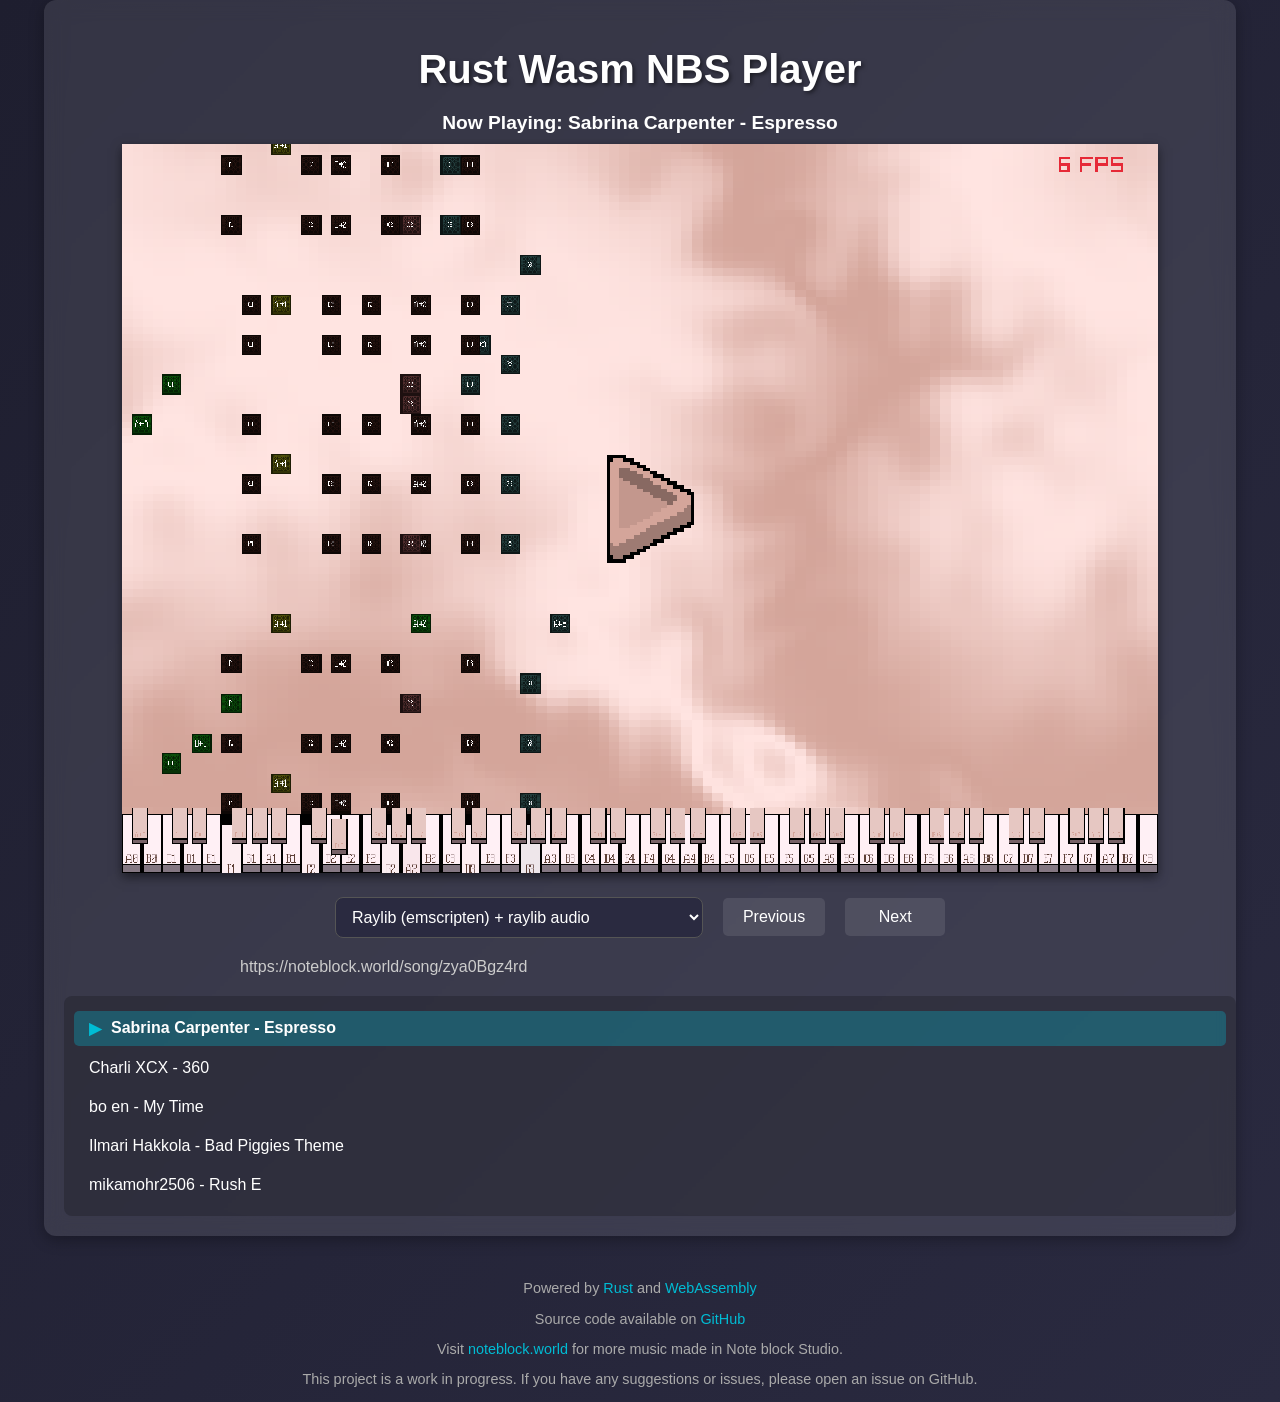
==== commit 26ee5e8c: "Add macroquad frontend with web build and web audio A second frontend on the core, so the player now" ====
--- a/index.html
+++ b/index.html
@@ -218,6 +218,14 @@
                 width: 100%;
             }
         }
+        select {
+            padding: 10px 12px;
+            border-radius: 8px;
+            border: 1px solid #555;
+            background: #2a2a40;
+            color: #fff;
+            font-size: 1rem;
+        }
     </style>
 </head>
 
@@ -227,6 +235,7 @@
         <div class="song-info" id="songInfo">Loading...</div>
         <canvas tabindex="1" id="canvas"></canvas>
         <div class="controls">
+            <select id="rendererSelect" title="Frontend and audio backend"></select>
             <button id="prevBtn">Previous</button>
             <button id="nextBtn">Next</button>
         </div>
